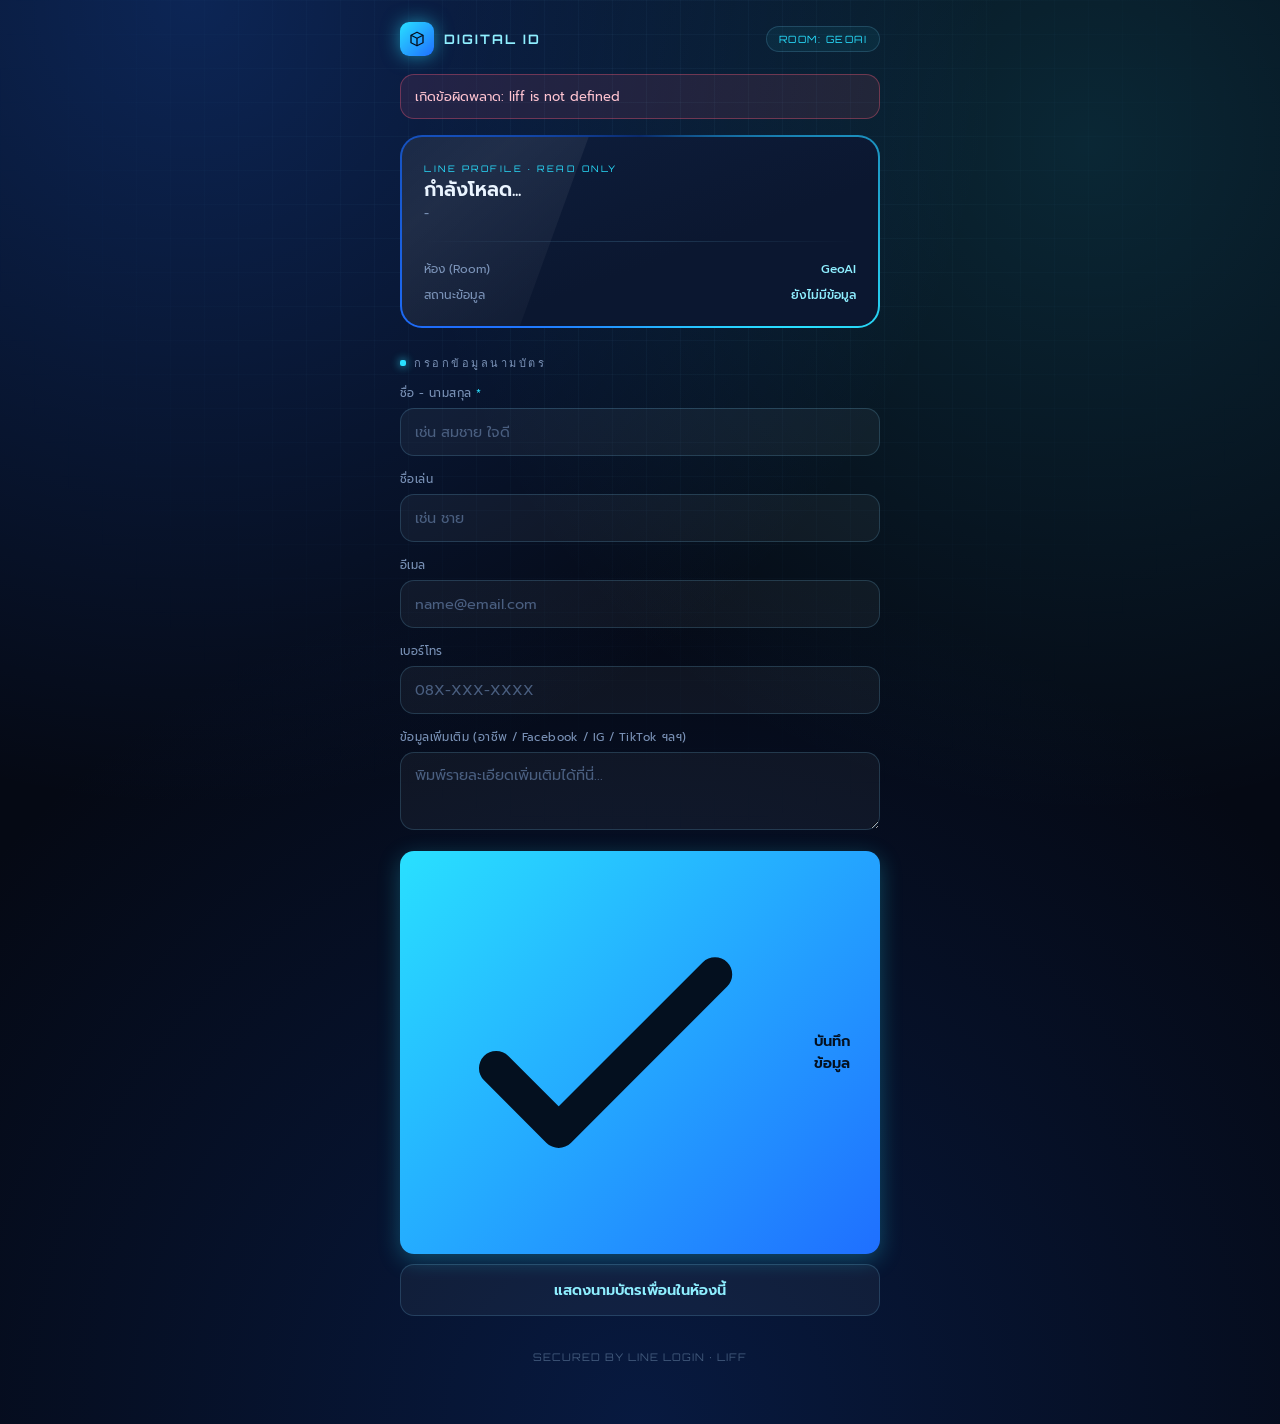
==== gcontact.html @ 352a50a1 "Create gcontact.html" ====
<!DOCTYPE html>
<html lang="th">
<head>
<meta charset="UTF-8">
<title>นามบัตรดิจิทัล</title>
<meta name="viewport" content="width=device-width, initial-scale=1, maximum-scale=1">
<link rel="preconnect" href="https://fonts.googleapis.com">
<link rel="preconnect" href="https://fonts.gstatic.com" crossorigin>
<link href="https://fonts.googleapis.com/css2?family=Orbitron:wght@500;700;900&family=Prompt:wght@300;400;500;600;700&display=swap" rel="stylesheet">
<script charset="utf-8" src="https://static.line-scdn.net/liff/edge/2/sdk.js"></script>
<style>
  :root{
    --bg-void:#050914;
    --bg-panel:#0b1730;
    --bg-panel-2:#0e1e3d;
    --glass:rgba(255,255,255,0.045);
    --glass-border:rgba(126,214,255,0.18);
    --blue-deep:#0a2a6b;
    --blue-primary:#1f6fff;
    --cyan:#29e0ff;
    --cyan-soft:#8fefff;
    --text-primary:#eaf4ff;
    --text-muted:#7b93b8;
    --danger:#ff5c7a;
    --ok:#39e2a5;
    --radius-lg:22px;
    --radius-md:14px;
    --font-display:'Orbitron', sans-serif;
    --font-body:'Prompt', sans-serif;
  }

  *{box-sizing:border-box;}
  html,body{margin:0;padding:0;}
  body{
    min-height:100vh;
    background:
      radial-gradient(circle at 15% 0%, rgba(31,111,255,0.28), transparent 45%),
      radial-gradient(circle at 85% 10%, rgba(41,224,255,0.14), transparent 40%),
      radial-gradient(circle at 50% 100%, rgba(10,42,107,0.5), transparent 55%),
      var(--bg-void);
    color:var(--text-primary);
    font-family:var(--font-body);
    -webkit-font-smoothing:antialiased;
    padding:22px 16px 60px;
    position:relative;
    overflow-x:hidden;
  }
  body::before{
    content:"";
    position:fixed;
    inset:0;
    background-image:
      linear-gradient(rgba(126,214,255,0.05) 1px, transparent 1px),
      linear-gradient(90deg, rgba(126,214,255,0.05) 1px, transparent 1px);
    background-size:34px 34px;
    mask-image:radial-gradient(circle at 50% 20%, black, transparent 70%);
    pointer-events:none;
    z-index:0;
  }

  .wrap{max-width:480px;margin:0 auto;position:relative;z-index:1;}

  /* ---------- Header ---------- */
  .topbar{display:flex;align-items:center;justify-content:space-between;margin-bottom:18px;}
  .brand{display:flex;align-items:center;gap:10px;}
  .brand-mark{
    width:34px;height:34px;border-radius:9px;
    background:linear-gradient(135deg, var(--cyan), var(--blue-primary));
    display:flex;align-items:center;justify-content:center;
    box-shadow:0 0 18px rgba(41,224,255,0.55);
  }
  .brand-mark svg{width:18px;height:18px;}
  .brand-text{font-family:var(--font-display);font-weight:700;font-size:13px;letter-spacing:2px;color:var(--cyan-soft);}
  .room-chip{
    font-family:var(--font-display);
    font-size:10px;letter-spacing:1.5px;
    color:var(--cyan);
    border:1px solid var(--glass-border);
    background:rgba(41,224,255,0.06);
    padding:6px 12px;border-radius:100px;
    text-transform:uppercase;
  }

  /* ---------- Status / loader ---------- */
  #statusBar{
    display:none;
    align-items:center;gap:10px;
    background:rgba(255,92,122,0.1);
    border:1px solid rgba(255,92,122,0.35);
    color:#ffc4d1;
    padding:12px 14px;border-radius:var(--radius-md);
    font-size:13px;margin-bottom:16px;
  }
  #statusBar.show{display:flex;}
  #statusBar.ok{background:rgba(57,226,165,0.1);border-color:rgba(57,226,165,0.35);color:#bdf6e3;}

  .loader-screen{
    position:fixed;inset:0;z-index:50;
    background:var(--bg-void);
    display:flex;flex-direction:column;align-items:center;justify-content:center;gap:16px;
  }
  .ring{
    width:58px;height:58px;border-radius:50%;
    border:3px solid rgba(126,214,255,0.15);
    border-top-color:var(--cyan);
    animation:spin 0.9s linear infinite;
  }
  @keyframes spin{to{transform:rotate(360deg);}}
  .loader-text{font-family:var(--font-display);font-size:11px;letter-spacing:3px;color:var(--text-muted);text-transform:uppercase;}

  /* ---------- Holo card ---------- */
  .holo-card{
    position:relative;
    border-radius:var(--radius-lg);
    padding:2px;
    background:conic-gradient(from 0deg, var(--blue-deep), var(--cyan), var(--blue-primary), var(--blue-deep));
    animation:rotateBorder 6s linear infinite;
    margin-bottom:18px;
  }
  @keyframes rotateBorder{to{filter:hue-rotate(360deg);}}
  .holo-card-inner{
    position:relative;
    border-radius:calc(var(--radius-lg) - 2px);
    background:linear-gradient(160deg, var(--bg-panel-2), var(--bg-panel) 60%);
    padding:26px 22px 22px;
    overflow:hidden;
  }
  .holo-card-inner::after{
    content:"";
    position:absolute;
    top:-60%;left:-30%;
    width:60%;height:220%;
    background:linear-gradient(120deg, transparent, rgba(255,255,255,0.08), transparent);
    transform:rotate(20deg);
    animation:sheen 4.5s ease-in-out infinite;
  }
  @keyframes sheen{
    0%{transform:translateX(-40%) rotate(20deg);}
    50%{transform:translateX(220%) rotate(20deg);}
    100%{transform:translateX(220%) rotate(20deg);}
  }
  .holo-top{display:flex;align-items:center;gap:14px;position:relative;z-index:1;}
  .avatar{
    width:64px;height:64px;border-radius:16px;
    object-fit:cover;
    border:1px solid var(--glass-border);
    background:var(--bg-panel);
    flex-shrink:0;
  }
  .avatar-fallback{
    width:64px;height:64px;border-radius:16px;
    display:flex;align-items:center;justify-content:center;
    background:linear-gradient(135deg, var(--blue-deep), var(--bg-panel));
    color:var(--cyan-soft);font-family:var(--font-display);font-size:20px;
    border:1px solid var(--glass-border);
  }
  .holo-id-label{font-family:var(--font-display);font-size:9px;letter-spacing:2.5px;color:var(--cyan);text-transform:uppercase;margin-bottom:4px;}
  .holo-name{font-size:19px;font-weight:600;color:var(--text-primary);line-height:1.25;}
  .holo-sub{font-size:12.5px;color:var(--text-muted);margin-top:2px;}
  .holo-divider{height:1px;background:linear-gradient(90deg, transparent, var(--glass-border), transparent);margin:18px 0;}
  .holo-field-row{display:flex;justify-content:space-between;gap:10px;font-size:12px;position:relative;z-index:1;}
  .holo-field-row .k{color:var(--text-muted);}
  .holo-field-row .v{color:var(--cyan-soft);font-weight:500;text-align:right;}

  /* ---------- Section headers ---------- */
  .section-title{
    font-family:var(--font-display);
    font-size:11px;letter-spacing:2.5px;
    color:var(--text-muted);
    text-transform:uppercase;
    margin:26px 0 12px;
    display:flex;align-items:center;gap:8px;
  }
  .section-title::before{content:"";width:6px;height:6px;border-radius:2px;background:var(--cyan);box-shadow:0 0 8px var(--cyan);}

  /* ---------- Form ---------- */
  .field{margin-bottom:14px;}
  .field label{
    display:block;font-size:11.5px;color:var(--text-muted);
    margin-bottom:6px;letter-spacing:0.4px;
  }
  .field .req{color:var(--cyan);}
  .field input, .field textarea{
    width:100%;
    background:var(--glass);
    border:1px solid var(--glass-border);
    color:var(--text-primary);
    font-family:var(--font-body);
    font-size:14.5px;
    padding:12px 14px;
    border-radius:var(--radius-md);
    outline:none;
    transition:border-color .15s, box-shadow .15s, background .15s;
  }
  .field textarea{resize:vertical;min-height:78px;line-height:1.5;}
  .field input::placeholder, .field textarea::placeholder{color:#4a5f80;}
  .field input:focus, .field textarea:focus{
    border-color:var(--cyan);
    background:rgba(41,224,255,0.05);
    box-shadow:0 0 0 3px rgba(41,224,255,0.12);
  }

  .btn{
    width:100%;
    border:none;
    border-radius:var(--radius-md);
    padding:14px 18px;
    font-family:var(--font-body);
    font-weight:600;
    font-size:14.5px;
    cursor:pointer;
    display:flex;align-items:center;justify-content:center;gap:8px;
    transition:transform .1s, opacity .15s, box-shadow .15s;
  }
  .btn:active{transform:scale(0.985);}
  .btn:disabled{opacity:0.55;cursor:not-allowed;}
  .btn-primary{
    background:linear-gradient(135deg, var(--cyan), var(--blue-primary));
    color:#04101f;
    box-shadow:0 6px 22px rgba(41,224,255,0.28);
  }
  .btn-ghost{
    background:var(--glass);
    color:var(--cyan-soft);
    border:1px solid var(--glass-border);
    margin-top:10px;
  }
  .btn-row{display:flex;gap:10px;margin-top:16px;}
  .btn-row .btn{margin-top:0;}
  .btn-icon svg{width:16px;height:16px;}

  /* ---------- Friends list ---------- */
  .hidden{display:none !important;}
  .list-panel{margin-top:8px;}
  .friend-row{
    display:flex;align-items:center;gap:12px;
    background:var(--glass);
    border:1px solid var(--glass-border);
    border-radius:var(--radius-md);
    padding:11px 13px;
    margin-bottom:8px;
    cursor:pointer;
    transition:border-color .15s, background .15s;
  }
  .friend-row:active{background:rgba(41,224,255,0.08);}
  .friend-row.me{border-color:rgba(41,224,255,0.55);}
  .friend-avatar{width:40px;height:40px;border-radius:11px;object-fit:cover;background:var(--bg-panel);flex-shrink:0;}
  .friend-avatar-fallback{
    width:40px;height:40px;border-radius:11px;flex-shrink:0;
    display:flex;align-items:center;justify-content:center;
    background:linear-gradient(135deg, var(--blue-deep), var(--bg-panel));
    color:var(--cyan-soft);font-family:var(--font-display);font-size:14px;
  }
  .friend-meta{flex:1;min-width:0;}
  .friend-real{font-size:14px;font-weight:500;color:var(--text-primary);white-space:nowrap;overflow:hidden;text-overflow:ellipsis;}
  .friend-sub{font-size:11.5px;color:var(--text-muted);white-space:nowrap;overflow:hidden;text-overflow:ellipsis;}
  .me-tag{
    font-family:var(--font-display);font-size:8.5px;letter-spacing:1.5px;
    color:#04101f;background:var(--cyan);padding:3px 7px;border-radius:100px;
    flex-shrink:0;
  }
  .empty-state{
    text-align:center;color:var(--text-muted);
    font-size:13px;padding:30px 10px;
    border:1px dashed var(--glass-border);border-radius:var(--radius-md);
  }

  /* ---------- Modal ---------- */
  .modal-overlay{
    position:fixed;inset:0;z-index:40;
    background:rgba(2,6,16,0.72);
    backdrop-filter:blur(4px);
    display:flex;align-items:flex-end;justify-content:center;
    padding:16px;
  }
  .modal-overlay.hidden{display:none !important;}
  .modal-sheet{
    width:100%;max-width:480px;
    animation:slideUp .22s ease-out;
  }
  @keyframes slideUp{from{transform:translateY(24px);opacity:0;} to{transform:translateY(0);opacity:1;}}
  .modal-close{
    display:flex;justify-content:flex-end;margin-bottom:8px;
  }
  .modal-close button{
    background:var(--glass);border:1px solid var(--glass-border);
    color:var(--text-muted);width:34px;height:34px;border-radius:50%;
    cursor:pointer;font-size:16px;
  }

  footer{
    text-align:center;margin-top:34px;
    font-size:10.5px;letter-spacing:1px;color:#425a7c;
    font-family:var(--font-display);
    text-transform:uppercase;
  }
</style>
</head>
<body>

<div class="loader-screen" id="loaderScreen">
  <div class="ring"></div>
  <div class="loader-text" id="loaderText">CONNECTING TO LINE</div>
</div>

<div class="wrap">

  <div class="topbar">
    <div class="brand">
      <div class="brand-mark">
        <svg viewBox="0 0 24 24" fill="none" xmlns="http://www.w3.org/2000/svg"><path d="M4 7L12 3L20 7V17L12 21L4 17V7Z" stroke="#04101f" stroke-width="1.8" stroke-linejoin="round"/><path d="M4 7L12 11L20 7" stroke="#04101f" stroke-width="1.8" stroke-linejoin="round"/><path d="M12 11V21" stroke="#04101f" stroke-width="1.8"/></svg>
      </div>
      <div class="brand-text">DIGITAL&nbsp;ID</div>
    </div>
    <div class="room-chip" id="roomChip">ROOM: -</div>
  </div>

  <div id="statusBar"></div>

  <!-- ============ Profile Holo Card (readonly, from LINE) ============ -->
  <div class="holo-card">
    <div class="holo-card-inner">
      <div class="holo-top">
        <img id="myAvatar" class="avatar hidden" src="" alt="avatar">
        <div id="myAvatarFallback" class="avatar-fallback hidden">?</div>
        <div>
          <div class="holo-id-label">LINE Profile · Read only</div>
          <div class="holo-name" id="myDisplayName">กำลังโหลด...</div>
          <div class="holo-sub" id="myUserIdShort">-</div>
        </div>
      </div>
      <div class="holo-divider"></div>
      <div class="holo-field-row">
        <span class="k">ห้อง (Room)</span>
        <span class="v" id="holoRoom">-</span>
      </div>
      <div class="holo-field-row" style="margin-top:8px;">
        <span class="k">สถานะข้อมูล</span>
        <span class="v" id="holoStatus">ยังไม่มีข้อมูล</span>
      </div>
    </div>
  </div>

  <!-- ============ Form ============ -->
  <div id="formPanel">
    <div class="section-title" id="formTitle">กรอกข้อมูลนามบัตร</div>

    <div class="field">
      <label>ชื่อ - นามสกุล <span class="req">*</span></label>
      <input type="text" id="f_realname" placeholder="เช่น สมชาย ใจดี" autocomplete="off">
    </div>
    <div class="field">
      <label>ชื่อเล่น</label>
      <input type="text" id="f_nickname" placeholder="เช่น ชาย" autocomplete="off">
    </div>
    <div class="field">
      <label>อีเมล</label>
      <input type="email" id="f_email" placeholder="name@email.com" autocomplete="off">
    </div>
    <div class="field">
      <label>เบอร์โทร</label>
      <input type="tel" id="f_tel" placeholder="08X-XXX-XXXX" autocomplete="off">
    </div>
    <div class="field">
      <label>ข้อมูลเพิ่มเติม (อาชีพ / Facebook / IG / TikTok ฯลฯ)</label>
      <textarea id="f_other" placeholder="พิมพ์รายละเอียดเพิ่มเติมได้ที่นี่..."></textarea>
    </div>

    <button class="btn btn-primary" id="btnSave">
      <svg class="btn-icon" viewBox="0 0 24 24" fill="none"><path d="M5 13l4 4L19 7" stroke="#04101f" stroke-width="2.2" stroke-linecap="round" stroke-linejoin="round"/></svg>
      <span id="btnSaveText">บันทึกข้อมูล</span>
    </button>
    <button class="btn btn-ghost" id="btnToggleFriends">แสดงนามบัตรเพื่อนในห้องนี้</button>
  </div>

  <!-- ============ Friends List ============ -->
  <div id="listPanel" class="hidden">
    <div class="section-title">นามบัตรในห้องนี้</div>
    <div class="list-panel" id="friendListContainer"></div>
    <button class="btn btn-ghost" id="btnBackToForm">กลับไปหน้ากรอกข้อมูล</button>
  </div>

  <footer>Secured by LINE Login · LIFF</footer>
</div>

<!-- ============ Card Detail Modal ============ -->
<div class="modal-overlay hidden" id="modalOverlay">
  <div class="modal-sheet">
    <div class="modal-close"><button id="modalCloseBtn">✕</button></div>
    <div class="holo-card">
      <div class="holo-card-inner">
        <div class="holo-top">
          <img id="modalAvatar" class="avatar hidden" src="" alt="avatar">
          <div id="modalAvatarFallback" class="avatar-fallback hidden">?</div>
          <div>
            <div class="holo-id-label" id="modalIdLabel">DIGITAL BUSINESS CARD</div>
            <div class="holo-name" id="modalRealname">-</div>
            <div class="holo-sub" id="modalNickname">-</div>
          </div>
        </div>
        <div class="holo-divider"></div>
        <div class="holo-field-row"><span class="k">ชื่อไลน์</span><span class="v" id="modalDisplayname">-</span></div>
        <div class="holo-field-row" style="margin-top:8px;"><span class="k">อีเมล</span><span class="v" id="modalEmail">-</span></div>
        <div class="holo-field-row" style="margin-top:8px;"><span class="k">เบอร์โทร</span><span class="v" id="modalTel">-</span></div>
        <div class="holo-field-row" style="margin-top:8px;align-items:flex-start;"><span class="k">เพิ่มเติม</span><span class="v" id="modalOther" style="max-width:65%;">-</span></div>
      </div>
    </div>
    <button class="btn btn-primary hidden" id="btnEditFromModal" style="margin-top:14px;">แก้ไขข้อมูลของฉัน</button>
  </div>
</div>

<script>
  // ===================== CONFIG =====================
  // LIFF ID จาก LINE Developers Console
  const LIFF_ID = "2011099349-XctZrigM";
  // URL ของ Apps Script Web App (ได้จากตอน Deploy > New deployment ใน code.gs)
  // ตัวอย่าง: https://script.google.com/macros/s/AKfycb.../exec
  const APPS_SCRIPT_URL = "https://script.google.com/macros/s/AKfycbwvFtreMFsZvQNbats6wroFwBigrIeDJlotUsQ76ZPTfmPwq1S2V5kfGmK3z0tT4A/exec";
  const DEFAULT_ROOM = "GeoAI";
  const BOOT_TIMEOUT_MS = 15000; // กันหน้าจอค้าง: ถ้าเชื่อมต่อไม่เสร็จภายในเวลานี้ จะแจ้งเตือนแทนการค้างเฉยๆ

  let myProfile = null;   // { userId, displayName, pictureUrl }
  let myIdToken = null;
  let currentRoom = DEFAULT_ROOM;
  let hasExistingRecord = false;
  let friendsCache = [];
  let bootTimer = null;

  const $ = (id) => document.getElementById(id);

  function setLoader(text, show){
    $('loaderText').textContent = text;
    $('loaderScreen').style.display = show ? 'flex' : 'none';
  }

  function showStatus(msg, isOk){
    const el = $('statusBar');
    el.textContent = msg;
    el.classList.add('show');
    el.classList.toggle('ok', !!isOk);
    if(isOk){ setTimeout(()=> el.classList.remove('show'), 2600); }
  }

  function initials(name){
    if(!name) return '?';
    return name.trim().charAt(0).toUpperCase();
  }

  function getRoomParam(){
    const usp = new URLSearchParams(window.location.search);
    if (usp.get('room')) return usp.get('room');
    const liffState = usp.get('liff.state');
    if (liffState) {
      const decoded = decodeURIComponent(liffState);
      const qs = decoded.indexOf('?') === 0 ? decoded.substring(1) : decoded;
      const stateParams = new URLSearchParams(qs);
      if (stateParams.get('room')) return stateParams.get('room');
    }
    return DEFAULT_ROOM;
  }

  /**
   * เรียก API ของ Apps Script (code.gs) ผ่าน fetch
   * ใช้ Content-Type: text/plain โดยตั้งใจ เพื่อให้ browser มองเป็น "simple request"
   * และไม่ยิง CORS preflight (OPTIONS) ซึ่ง Apps Script Web App ไม่รองรับ
   */
  async function callApi(action, payload){
    if (!APPS_SCRIPT_URL || APPS_SCRIPT_URL.indexOf('วาง_URL') === 0) {
      throw new Error('ยังไม่ได้ตั้งค่า APPS_SCRIPT_URL ในไฟล์ index.html');
    }
    const res = await fetch(APPS_SCRIPT_URL, {
      method: 'POST',
      headers: { 'Content-Type': 'text/plain;charset=utf-8' },
      body: JSON.stringify({ action, payload: payload || {} })
    });
    if (!res.ok) throw new Error('เซิร์ฟเวอร์ตอบกลับผิดปกติ (HTTP ' + res.status + ')');
    const json = await res.json();
    if (!json.success) throw new Error(json.error || 'เกิดข้อผิดพลาดจากเซิร์ฟเวอร์');
    return json.data;
  }

  async function boot(){
    // ตัวกันหน้าจอค้าง: ถ้ากระบวนการทั้งหมดไม่เสร็จภายในเวลาที่กำหนด ให้แจ้งเตือนแทนการค้างวนลูป
    bootTimer = setTimeout(() => {
      setLoader('', false);
      showStatus('เชื่อมต่อไม่สำเร็จภายในเวลาที่กำหนด กรุณาตรวจสอบว่า LIFF Endpoint URL ตรงกับ URL ของหน้านี้ และเปิดผ่านแอป LINE จริง', false);
    }, BOOT_TIMEOUT_MS);

    try{
      setLoader('CONNECTING TO LINE', true);
      currentRoom = getRoomParam();
      $('roomChip').textContent = 'ROOM: ' + currentRoom.toUpperCase();
      $('holoRoom').textContent = currentRoom;

      await liff.init({ liffId: LIFF_ID });

      if (!liff.isLoggedIn()) {
        liff.login({ redirectUri: window.location.href });
        return; // หน้าเว็บจะ redirect ไป login แล้วกลับมาเอง ไม่ต้องทำอะไรต่อ
      }

      setLoader('LOADING PROFILE', true);
      myProfile = await liff.getProfile();
      myIdToken = liff.getIDToken();

      renderMyProfile();

      setLoader('SYNCING SHEET DATA', true);
      const existing = await callApi('getMyData', { room: currentRoom, idToken: myIdToken });
      if (existing) {
        hasExistingRecord = true;
        fillForm(existing);
        $('holoStatus').textContent = 'มีข้อมูลแล้ว (แก้ไขได้)';
        $('formTitle').textContent = 'แก้ไขข้อมูลนามบัตรของฉัน';
        $('btnSaveText').textContent = 'อัปเดตข้อมูล';
      } else {
        $('holoStatus').textContent = 'ยังไม่มีข้อมูล';
      }

      clearTimeout(bootTimer);
      setLoader('', false);
    } catch(err){
      clearTimeout(bootTimer);
      setLoader('', false);
      showStatus('เกิดข้อผิดพลาด: ' + (err && err.message ? err.message : err), false);
      console.error(err);
    }
  }

  function renderMyProfile(){
    $('myDisplayName').textContent = myProfile.displayName || '(ไม่มีชื่อ)';
    $('myUserIdShort').textContent = 'ID: ' + myProfile.userId.slice(0,10) + '…';
    if (myProfile.pictureUrl) {
      $('myAvatar').src = myProfile.pictureUrl;
      $('myAvatar').classList.remove('hidden');
      $('myAvatarFallback').classList.add('hidden');
    } else {
      $('myAvatarFallback').textContent = initials(myProfile.displayName);
      $('myAvatarFallback').classList.remove('hidden');
      $('myAvatar').classList.add('hidden');
    }
  }

  function fillForm(record){
    $('f_realname').value = record.realname || '';
    $('f_nickname').value = record.nickname || '';
    $('f_email').value = record.email || '';
    $('f_tel').value = record.tel || '';
    $('f_other').value = record.other || '';
  }

  async function handleSave(){
    const realname = $('f_realname').value.trim();
    if (!realname) {
      showStatus('กรุณากรอกชื่อ - นามสกุล', false);
      $('f_realname').focus();
      return;
    }
    const btn = $('btnSave');
    btn.disabled = true;
    const oldText = $('btnSaveText').textContent;
    $('btnSaveText').textContent = 'กำลังบันทึก...';

    try{
      const payload = {
        idToken: myIdToken,
        room: currentRoom,
        displayname: myProfile.displayName || '',
        imgurl: myProfile.pictureUrl || '',
        realname: realname,
        nickname: $('f_nickname').value.trim(),
        email: $('f_email').value.trim(),
        tel: $('f_tel').value.trim(),
        other: $('f_other').value.trim()
      };
      await callApi('saveData', payload);
      hasExistingRecord = true;
      $('holoStatus').textContent = 'มีข้อมูลแล้ว (แก้ไขได้)';
      $('formTitle').textContent = 'แก้ไขข้อมูลนามบัตรของฉัน';
      showStatus('บันทึกข้อมูลเรียบร้อยแล้ว', true);
      friendsCache = []; // invalidate cache so list refreshes next time
    } catch(err){
      showStatus('บันทึกไม่สำเร็จ: ' + (err && err.message ? err.message : err), false);
    } finally {
      btn.disabled = false;
      $('btnSaveText').textContent = hasExistingRecord ? 'อัปเดตข้อมูล' : oldText;
    }
  }

  async function loadFriendList(){
    $('friendListContainer').innerHTML = '<div class="empty-state">กำลังโหลดรายชื่อ...</div>';
    $('formPanel').classList.add('hidden');
    $('listPanel').classList.remove('hidden');
    try{
      const list = await callApi('getAllCards', { room: currentRoom });
      friendsCache = list || [];
      renderFriendList();
    } catch(err){
      $('friendListContainer').innerHTML = '<div class="empty-state">โหลดรายชื่อไม่สำเร็จ</div>';
    }
  }

  function renderFriendList(){
    const box = $('friendListContainer');
    if (!friendsCache.length) {
      box.innerHTML = '<div class="empty-state">ยังไม่มีนามบัตรในห้องนี้</div>';
      return;
    }
    box.innerHTML = '';
    friendsCache.forEach(item => {
      const isMe = item.userid === myProfile.userId;
      const row = document.createElement('div');
      row.className = 'friend-row' + (isMe ? ' me' : '');
      row.innerHTML =
        (item.imgurl
          ? `<img class="friend-avatar" src="${escapeAttr(item.imgurl)}">`
          : `<div class="friend-avatar-fallback">${initials(item.realname)}</div>`) +
        `<div class="friend-meta">
           <div class="friend-real">${escapeHtml(item.realname)}</div>
           <div class="friend-sub">${escapeHtml(item.displayname || '')}${item.nickname ? ' · ' + escapeHtml(item.nickname) : ''}</div>
         </div>` +
        (isMe ? '<span class="me-tag">ฉัน</span>' : '');
      row.addEventListener('click', () => openCardDetail(item.userid, isMe));
      box.appendChild(row);
    });
  }

  function escapeHtml(str){
    return String(str || '').replace(/[&<>"']/g, s => ({'&':'&amp;','<':'&lt;','>':'&gt;','"':'&quot;',"'":'&#39;'}[s]));
  }
  function escapeAttr(str){ return escapeHtml(str); }

  async function openCardDetail(userid, isMe){
    $('modalOverlay').classList.remove('hidden');
    $('modalRealname').textContent = 'กำลังโหลด...';
    $('modalNickname').textContent = '';
    $('modalDisplayname').textContent = '-';
    $('modalEmail').textContent = '-';
    $('modalTel').textContent = '-';
    $('modalOther').textContent = '-';
    $('btnEditFromModal').classList.toggle('hidden', !isMe);

    try{
      const detail = await callApi('getCardDetail', { room: currentRoom, userid: userid });
      if (!detail) {
        $('modalRealname').textContent = 'ไม่พบข้อมูล';
        return;
      }
      $('modalIdLabel').textContent = isMe ? 'MY DIGITAL BUSINESS CARD' : 'DIGITAL BUSINESS CARD';
      $('modalRealname').textContent = detail.realname || '-';
      $('modalNickname').textContent = detail.nickname ? ('เรียก: ' + detail.nickname) : '';
      $('modalDisplayname').textContent = detail.displayname || '-';
      $('modalEmail').textContent = detail.email || '-';
      $('modalTel').textContent = detail.tel || '-';
      $('modalOther').textContent = detail.other || '-';
      if (detail.imgurl) {
        $('modalAvatar').src = detail.imgurl;
        $('modalAvatar').classList.remove('hidden');
        $('modalAvatarFallback').classList.add('hidden');
      } else {
        $('modalAvatarFallback').textContent = initials(detail.realname);
        $('modalAvatarFallback').classList.remove('hidden');
        $('modalAvatar').classList.add('hidden');
      }
      $('btnEditFromModal').onclick = () => {
        fillForm(detail);
        closeModal();
        $('listPanel').classList.add('hidden');
        $('formPanel').classList.remove('hidden');
        window.scrollTo({top:0, behavior:'smooth'});
      };
    } catch(err){
      $('modalRealname').textContent = 'เกิดข้อผิดพลาด';
    }
  }

  function closeModal(){ $('modalOverlay').classList.add('hidden'); }

  // ---------- events ----------
  $('btnSave').addEventListener('click', handleSave);
  $('btnToggleFriends').addEventListener('click', loadFriendList);
  $('btnBackToForm').addEventListener('click', () => {
    $('listPanel').classList.add('hidden');
    $('formPanel').classList.remove('hidden');
  });
  $('modalCloseBtn').addEventListener('click', closeModal);
  $('modalOverlay').addEventListener('click', (e) => { if (e.target.id === 'modalOverlay') closeModal(); });

  boot();
</script>
</body>
</html>
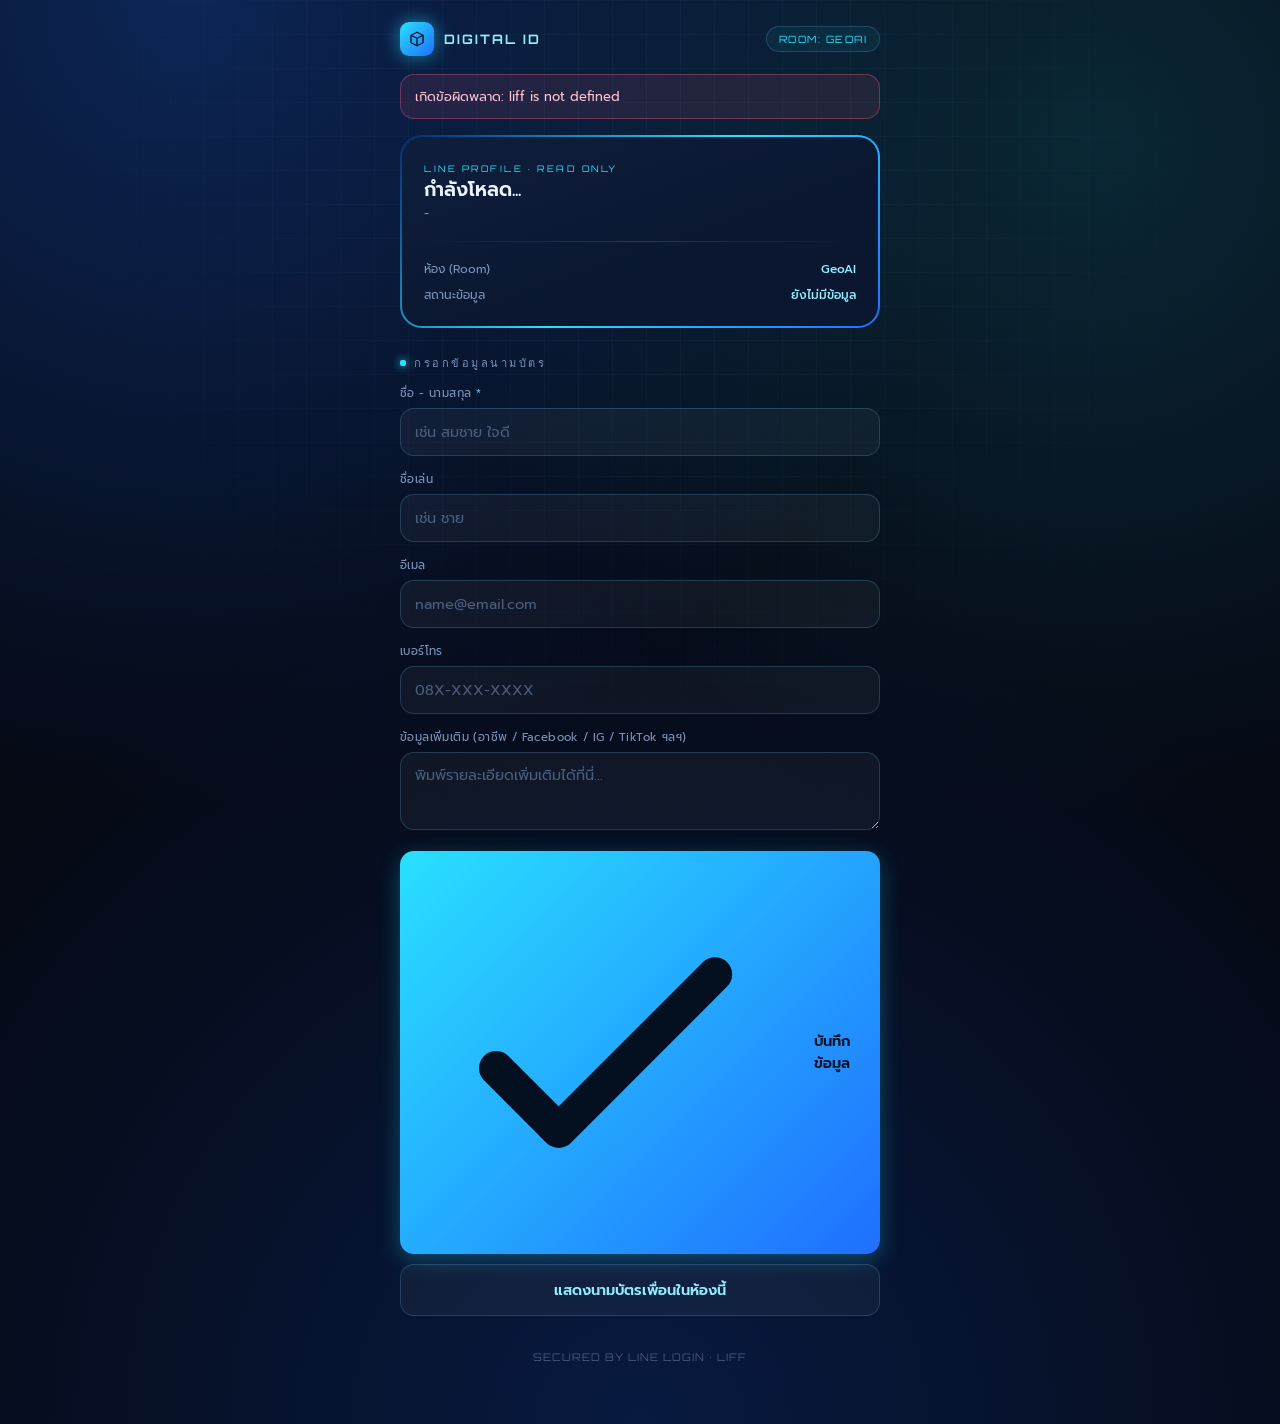
==== commit 3e96f594: "Update gcontact.html" ====
--- a/gcontact.html
+++ b/gcontact.html
@@ -113,31 +113,15 @@
     position:relative;
     border-radius:var(--radius-lg);
     padding:2px;
-    background:conic-gradient(from 0deg, var(--blue-deep), var(--cyan), var(--blue-primary), var(--blue-deep));
-    animation:rotateBorder 6s linear infinite;
+    background:linear-gradient(135deg, var(--blue-deep), var(--cyan), var(--blue-primary));
     margin-bottom:18px;
   }
-  @keyframes rotateBorder{to{filter:hue-rotate(360deg);}}
   .holo-card-inner{
     position:relative;
     border-radius:calc(var(--radius-lg) - 2px);
     background:linear-gradient(160deg, var(--bg-panel-2), var(--bg-panel) 60%);
     padding:26px 22px 22px;
     overflow:hidden;
-  }
-  .holo-card-inner::after{
-    content:"";
-    position:absolute;
-    top:-60%;left:-30%;
-    width:60%;height:220%;
-    background:linear-gradient(120deg, transparent, rgba(255,255,255,0.08), transparent);
-    transform:rotate(20deg);
-    animation:sheen 4.5s ease-in-out infinite;
-  }
-  @keyframes sheen{
-    0%{transform:translateX(-40%) rotate(20deg);}
-    50%{transform:translateX(220%) rotate(20deg);}
-    100%{transform:translateX(220%) rotate(20deg);}
   }
   .holo-top{display:flex;align-items:center;gap:14px;position:relative;z-index:1;}
   .avatar{
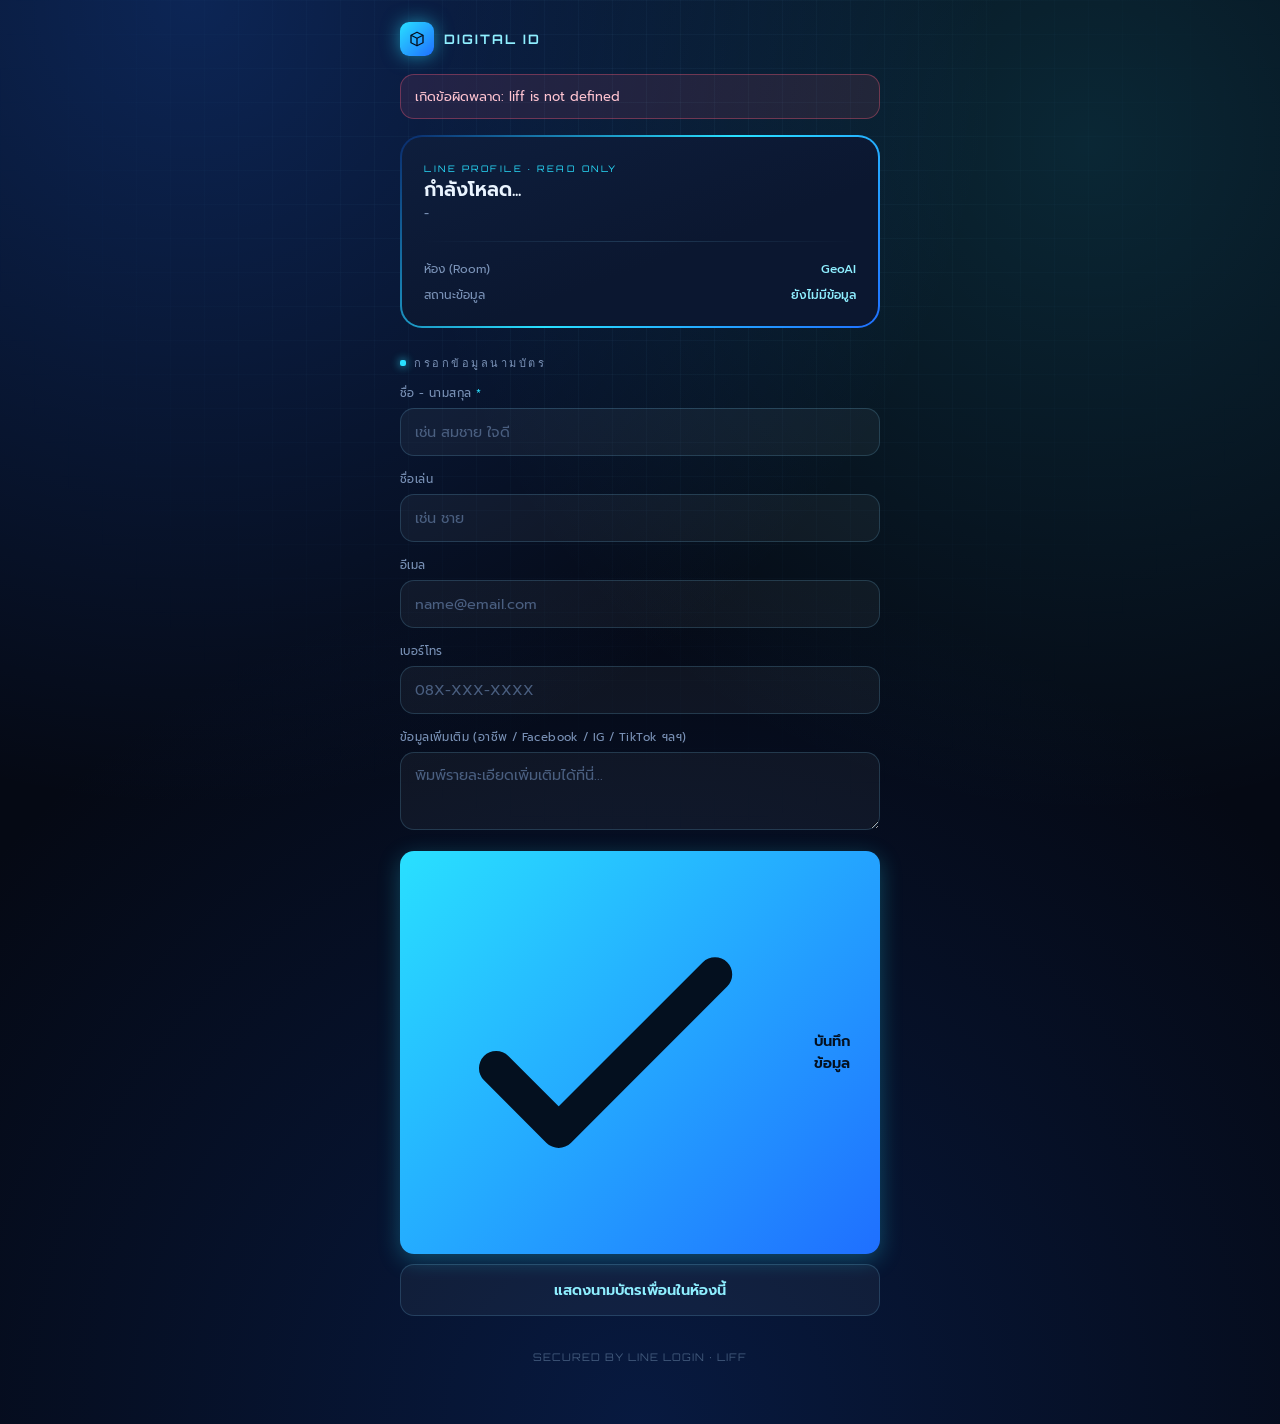
==== commit 11c88a85: "Update gcontact.html" ====
--- a/gcontact.html
+++ b/gcontact.html
@@ -296,7 +296,7 @@
       </div>
       <div class="brand-text">DIGITAL&nbsp;ID</div>
     </div>
-    <div class="room-chip" id="roomChip">ROOM: -</div>
+    <!-- <div class="room-chip" id="roomChip">ROOM: -</div> -->
   </div>
 
   <div id="statusBar"></div>
@@ -473,7 +473,7 @@
     try{
       setLoader('CONNECTING TO LINE', true);
       currentRoom = getRoomParam();
-      $('roomChip').textContent = 'ROOM: ' + currentRoom.toUpperCase();
+      // $('roomChip').textContent = 'ROOM: ' + currentRoom.toUpperCase();
       $('holoRoom').textContent = currentRoom;
 
       await liff.init({ liffId: LIFF_ID });
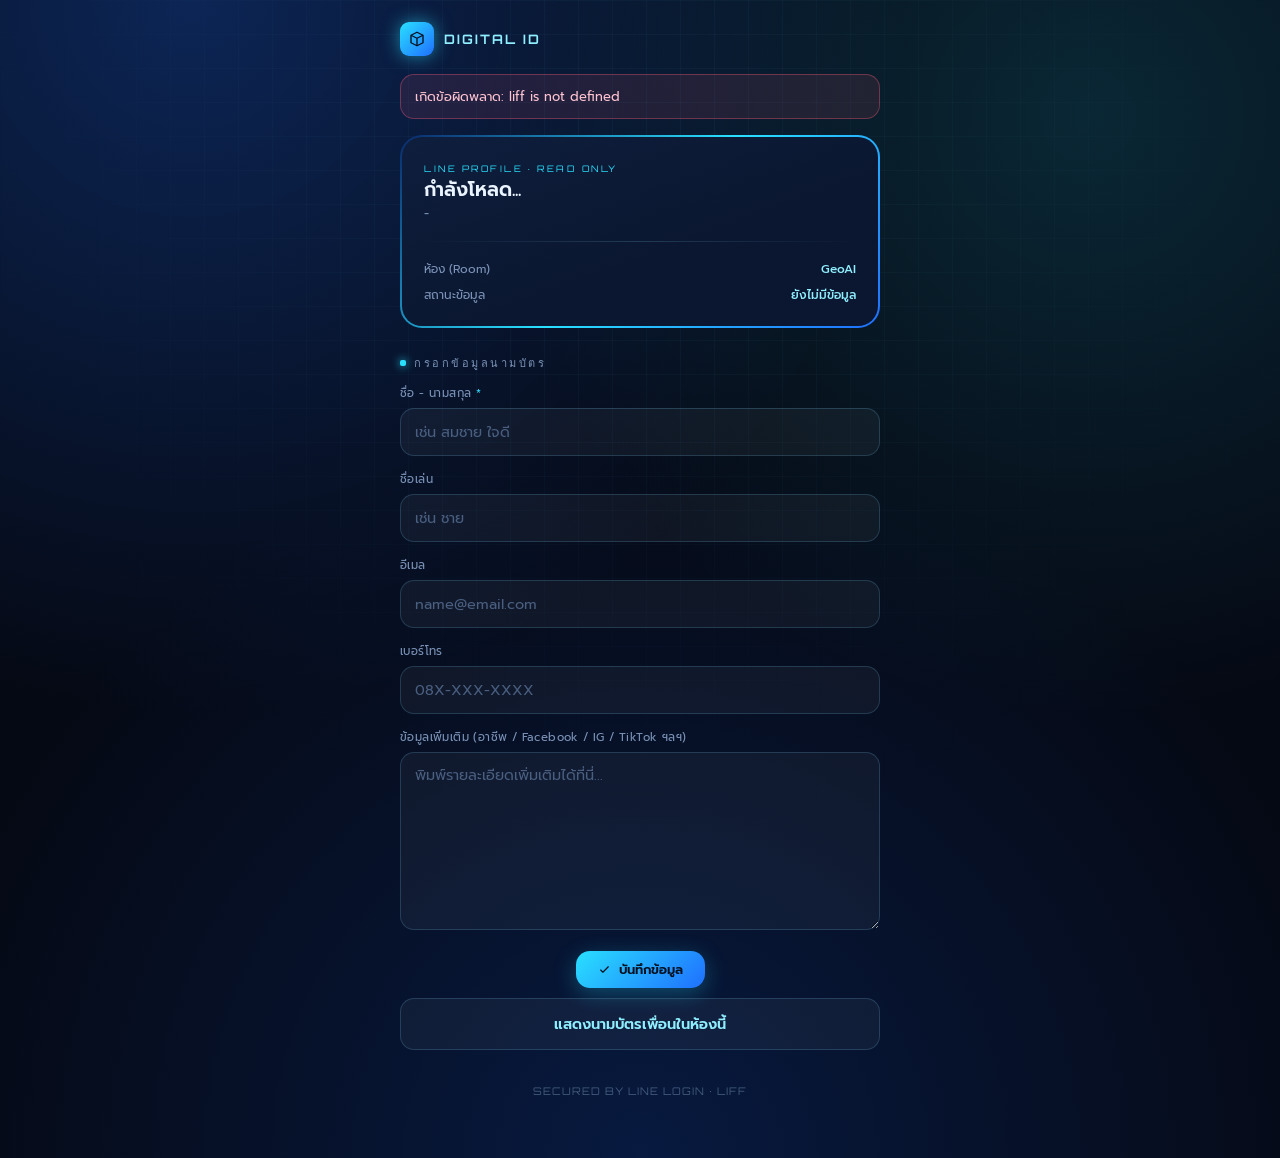
==== commit 4b4e0676: "Update gcontact.html" ====
--- a/gcontact.html
+++ b/gcontact.html
@@ -176,7 +176,7 @@
     outline:none;
     transition:border-color .15s, box-shadow .15s, background .15s;
   }
-  .field textarea{resize:vertical;min-height:78px;line-height:1.5;}
+  .field textarea{resize:vertical;min-height:160px;line-height:1.5;}
   .field input::placeholder, .field textarea::placeholder{color:#4a5f80;}
   .field input:focus, .field textarea:focus{
     border-color:var(--cyan);
@@ -212,6 +212,14 @@
   .btn-row{display:flex;gap:10px;margin-top:16px;}
   .btn-row .btn{margin-top:0;}
   .btn-icon svg{width:16px;height:16px;}
+  .btn-sm{
+    width:auto;
+    display:flex;
+    padding:9px 22px;
+    font-size:13px;
+    margin:4px auto 0;
+  }
+  .btn-sm svg{width:13px;height:13px;}
 
   /* ---------- Friends list ---------- */
   .hidden{display:none !important;}
@@ -302,7 +310,7 @@
   <div id="statusBar"></div>
 
   <!-- ============ Profile Holo Card (readonly, from LINE) ============ -->
-  <div class="holo-card">
+  <div class="holo-card" id="myCardSection">
     <div class="holo-card-inner">
       <div class="holo-top">
         <img id="myAvatar" class="avatar hidden" src="" alt="avatar">
@@ -347,10 +355,10 @@
     </div>
     <div class="field">
       <label>ข้อมูลเพิ่มเติม (อาชีพ / Facebook / IG / TikTok ฯลฯ)</label>
-      <textarea id="f_other" placeholder="พิมพ์รายละเอียดเพิ่มเติมได้ที่นี่..."></textarea>
-    </div>
-
-    <button class="btn btn-primary" id="btnSave">
+      <textarea id="f_other" rows="7" placeholder="พิมพ์รายละเอียดเพิ่มเติมได้ที่นี่..."></textarea>
+    </div>
+
+    <button class="btn btn-primary btn-sm" id="btnSave">
       <svg class="btn-icon" viewBox="0 0 24 24" fill="none"><path d="M5 13l4 4L19 7" stroke="#04101f" stroke-width="2.2" stroke-linecap="round" stroke-linejoin="round"/></svg>
       <span id="btnSaveText">บันทึกข้อมูล</span>
     </button>
@@ -573,6 +581,7 @@
 
   async function loadFriendList(){
     $('friendListContainer').innerHTML = '<div class="empty-state">กำลังโหลดรายชื่อ...</div>';
+    $('myCardSection').classList.add('hidden');
     $('formPanel').classList.add('hidden');
     $('listPanel').classList.remove('hidden');
     try{
@@ -650,6 +659,7 @@
         fillForm(detail);
         closeModal();
         $('listPanel').classList.add('hidden');
+        $('myCardSection').classList.remove('hidden');
         $('formPanel').classList.remove('hidden');
         window.scrollTo({top:0, behavior:'smooth'});
       };
@@ -665,6 +675,7 @@
   $('btnToggleFriends').addEventListener('click', loadFriendList);
   $('btnBackToForm').addEventListener('click', () => {
     $('listPanel').classList.add('hidden');
+    $('myCardSection').classList.remove('hidden');
     $('formPanel').classList.remove('hidden');
   });
   $('modalCloseBtn').addEventListener('click', closeModal);
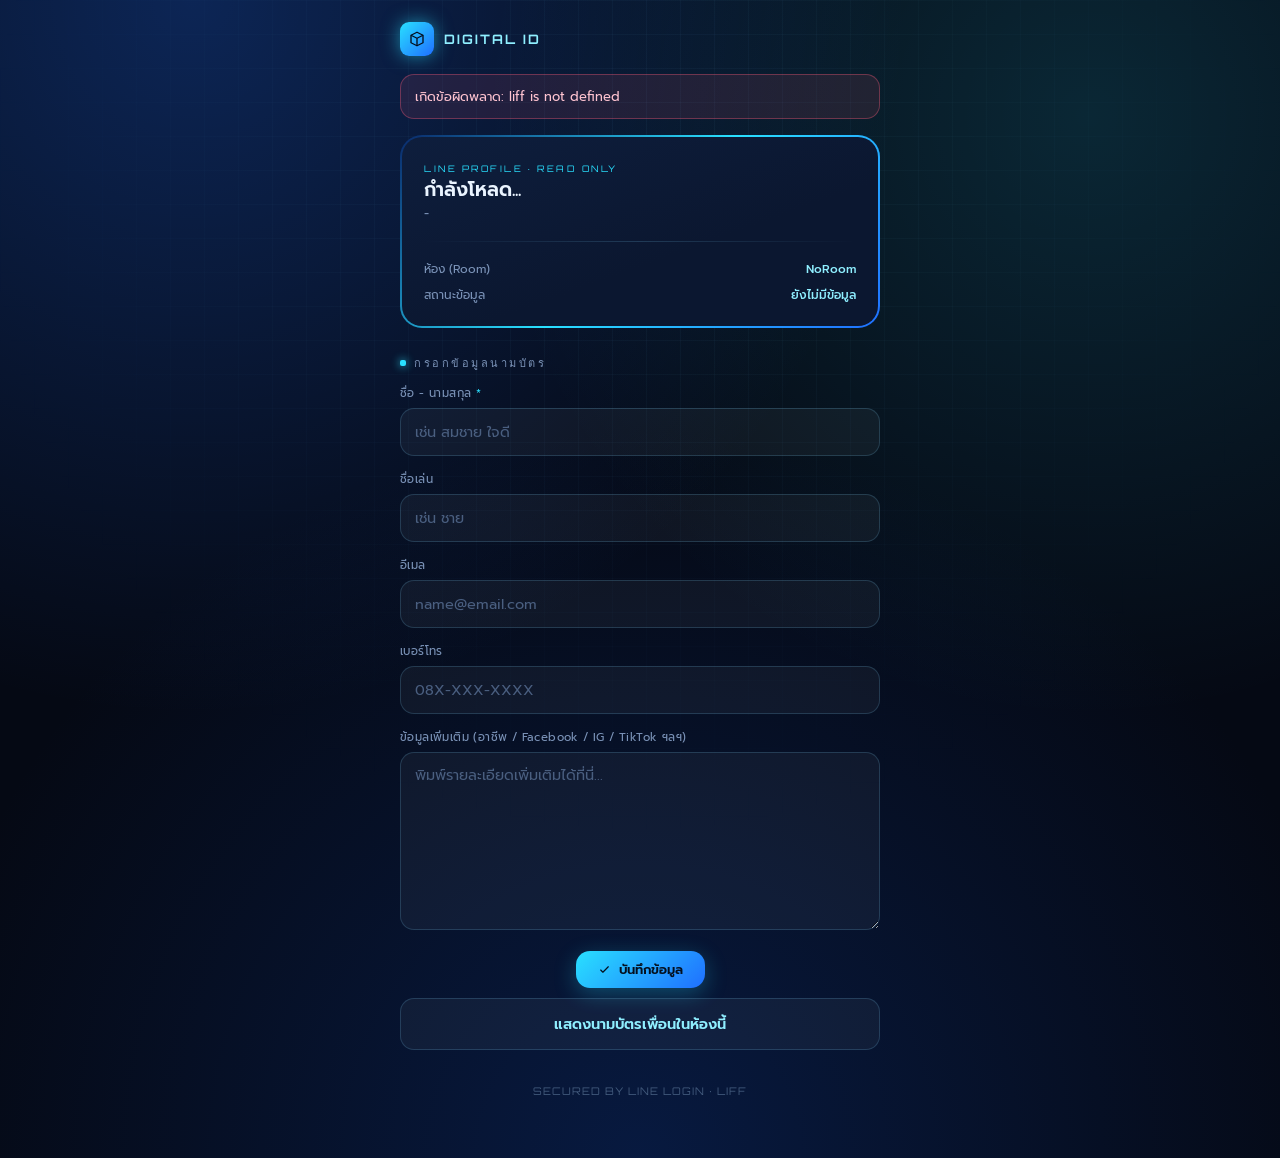
==== commit a90c00f3: "Update gcontact.html" ====
--- a/gcontact.html
+++ b/gcontact.html
@@ -408,7 +408,7 @@
   // URL ของ Apps Script Web App (ได้จากตอน Deploy > New deployment ใน code.gs)
   // ตัวอย่าง: https://script.google.com/macros/s/AKfycb.../exec
   const APPS_SCRIPT_URL = "https://script.google.com/macros/s/AKfycbwvFtreMFsZvQNbats6wroFwBigrIeDJlotUsQ76ZPTfmPwq1S2V5kfGmK3z0tT4A/exec";
-  const DEFAULT_ROOM = "GeoAI";
+  const DEFAULT_ROOM = "NoRoom";
   const BOOT_TIMEOUT_MS = 15000; // กันหน้าจอค้าง: ถ้าเชื่อมต่อไม่เสร็จภายในเวลานี้ จะแจ้งเตือนแทนการค้างเฉยๆ
 
   let myProfile = null;   // { userId, displayName, pictureUrl }
@@ -641,7 +641,7 @@
       }
       $('modalIdLabel').textContent = isMe ? 'MY DIGITAL BUSINESS CARD' : 'DIGITAL BUSINESS CARD';
       $('modalRealname').textContent = detail.realname || '-';
-      $('modalNickname').textContent = detail.nickname ? ('เรียก: ' + detail.nickname) : '';
+      $('modalNickname').textContent = detail.nickname ? ('ชื่อเล่น : ' + detail.nickname) : '';
       $('modalDisplayname').textContent = detail.displayname || '-';
       $('modalEmail').textContent = detail.email || '-';
       $('modalTel').textContent = detail.tel || '-';
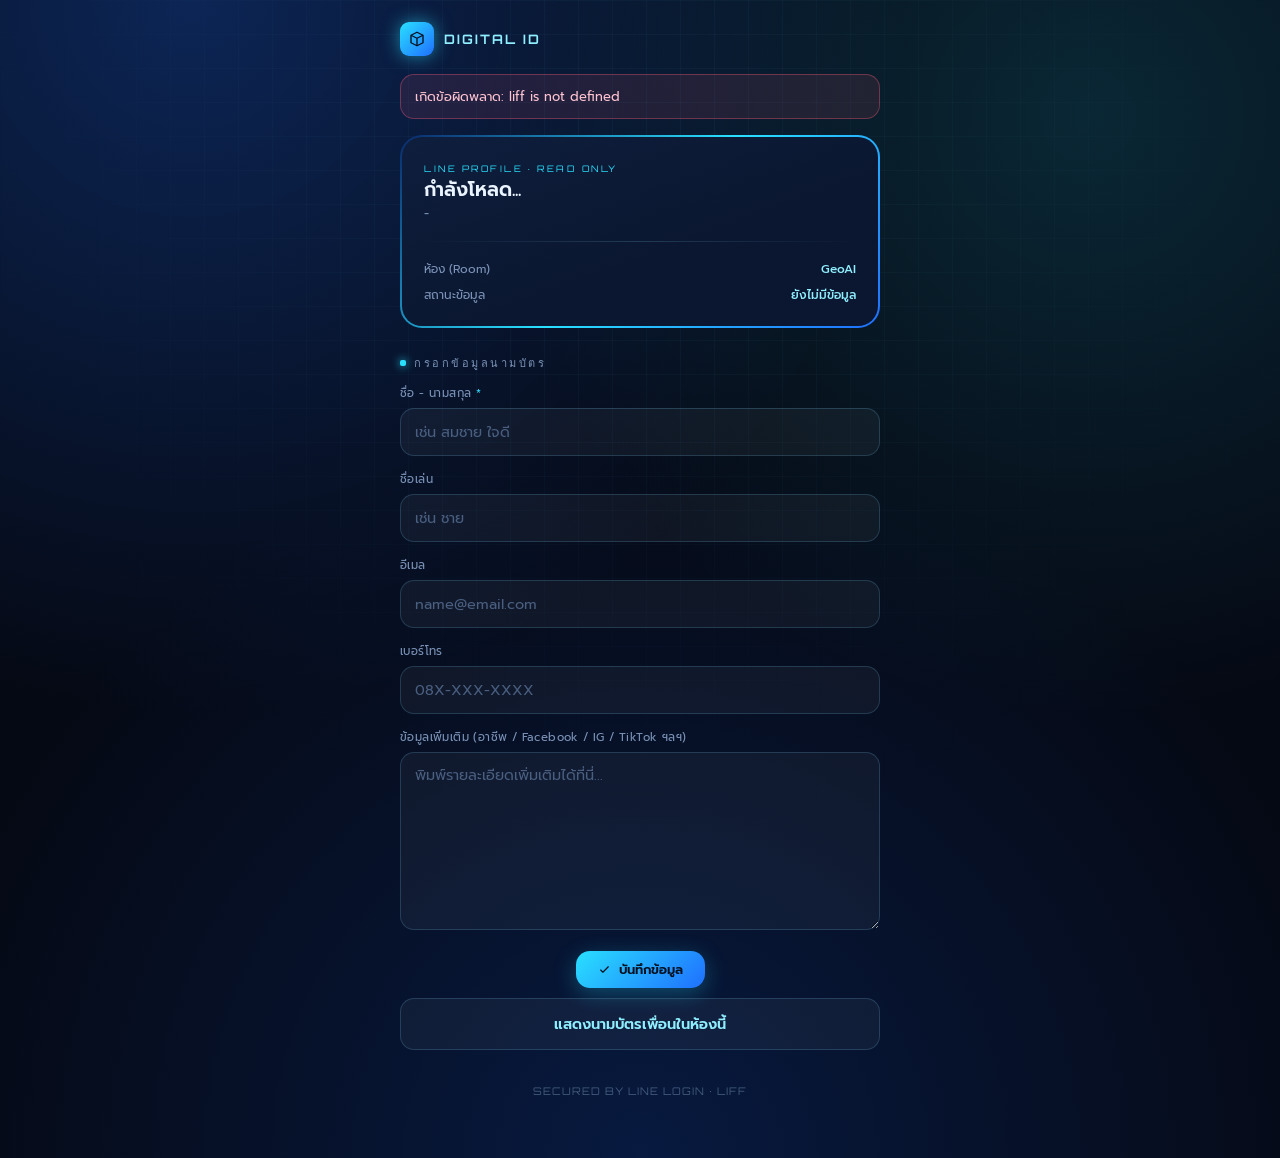
==== commit 206634ef: "Update gcontact.html" ====
--- a/gcontact.html
+++ b/gcontact.html
@@ -408,7 +408,7 @@
   // URL ของ Apps Script Web App (ได้จากตอน Deploy > New deployment ใน code.gs)
   // ตัวอย่าง: https://script.google.com/macros/s/AKfycb.../exec
   const APPS_SCRIPT_URL = "https://script.google.com/macros/s/AKfycbwvFtreMFsZvQNbats6wroFwBigrIeDJlotUsQ76ZPTfmPwq1S2V5kfGmK3z0tT4A/exec";
-  const DEFAULT_ROOM = "NoRoom";
+  const DEFAULT_ROOM = "GeoAI";
   const BOOT_TIMEOUT_MS = 15000; // กันหน้าจอค้าง: ถ้าเชื่อมต่อไม่เสร็จภายในเวลานี้ จะแจ้งเตือนแทนการค้างเฉยๆ
 
   let myProfile = null;   // { userId, displayName, pictureUrl }
